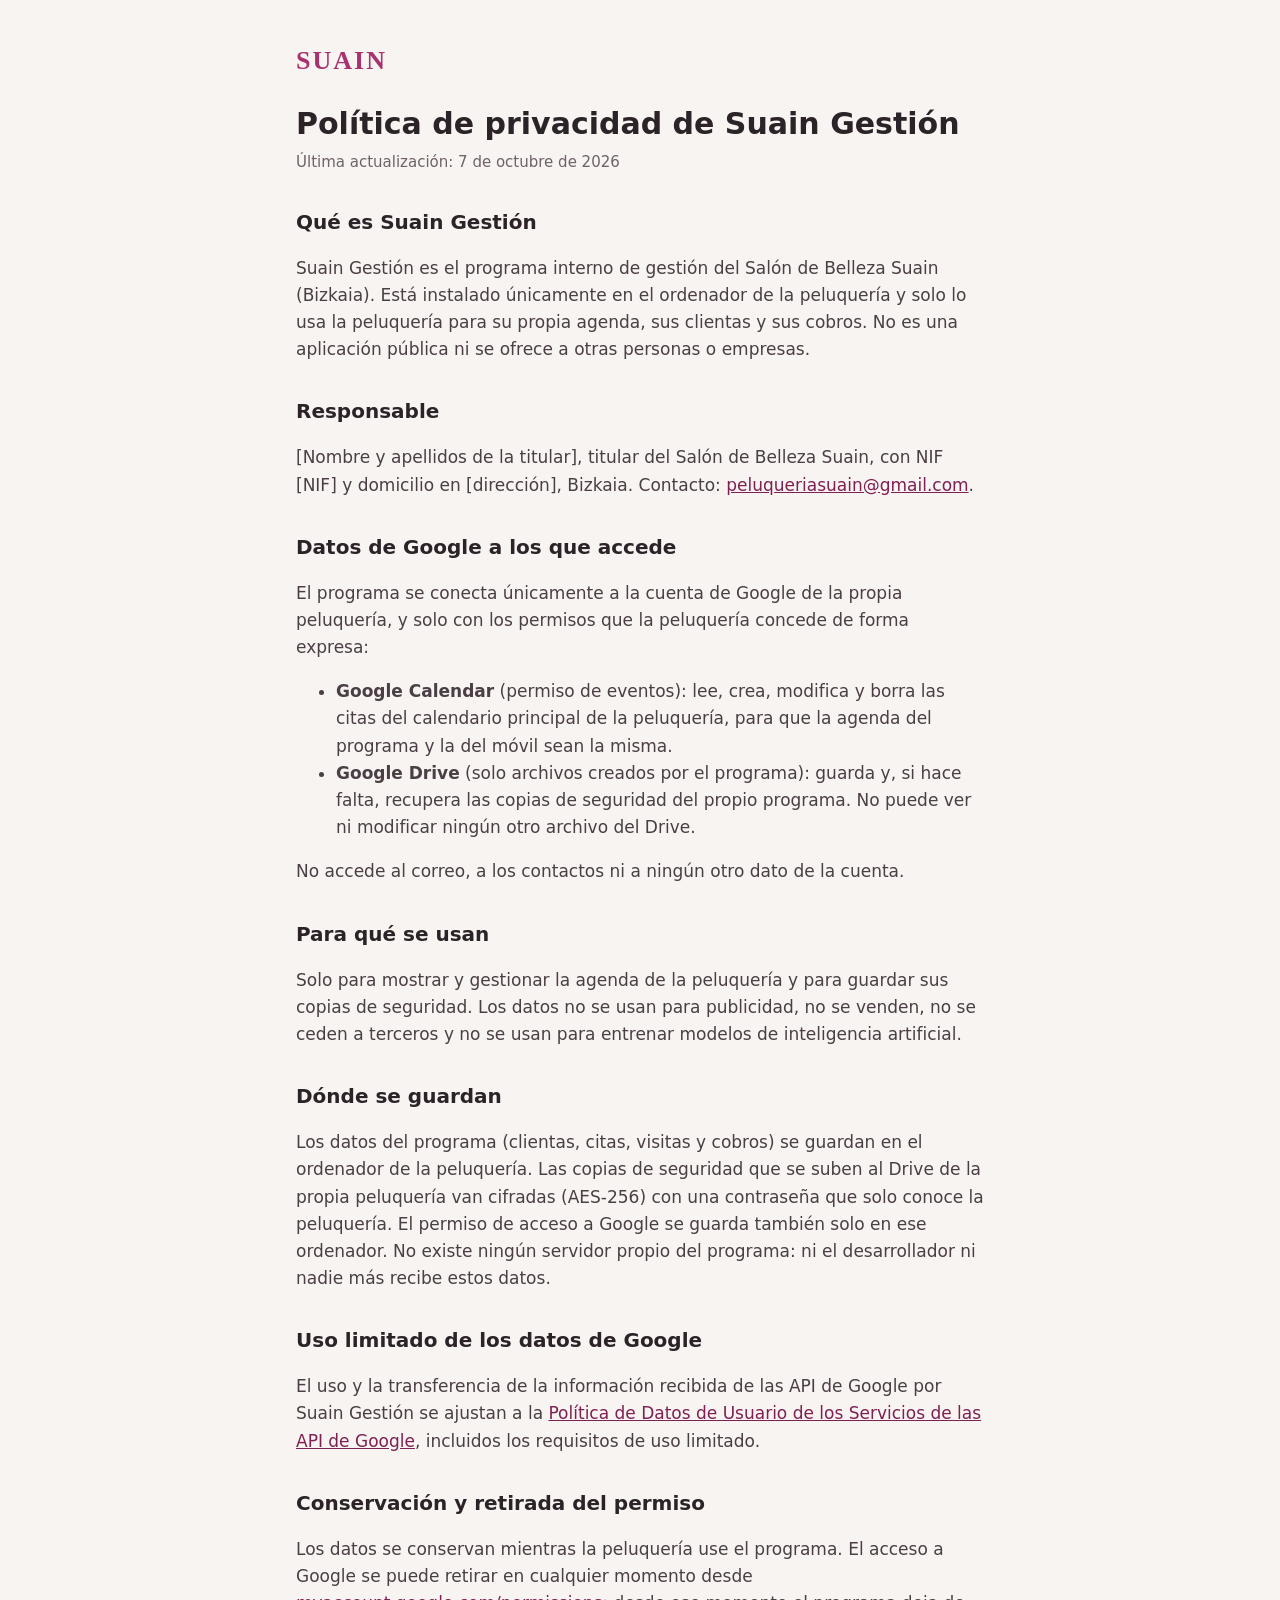
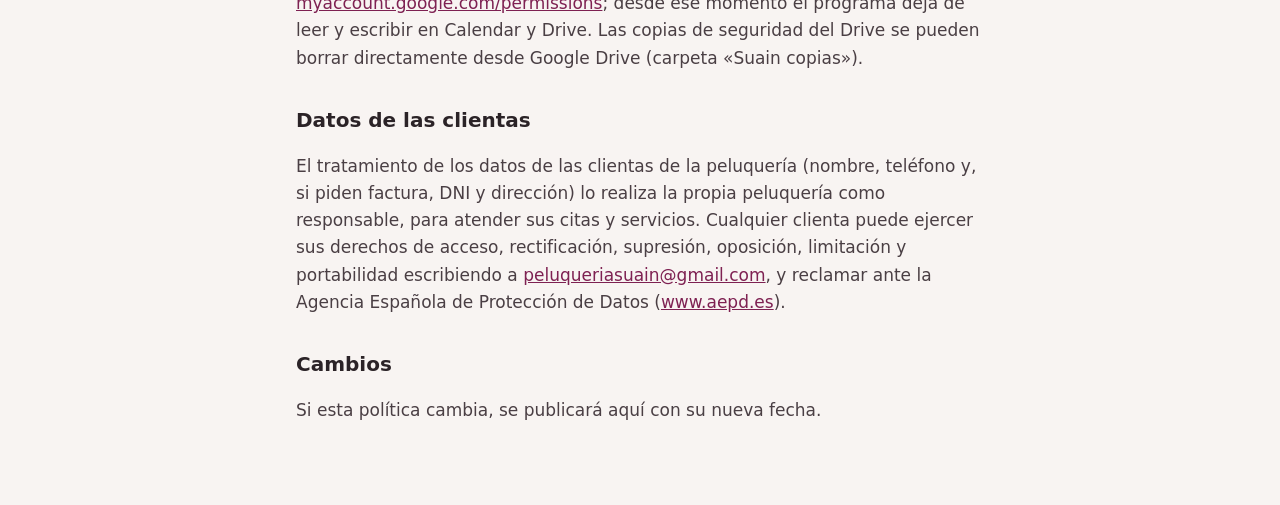
==== privacidad.html @ df221e3a "Add privacy policy page for Suain Gestión" ====
<!doctype html>
<html lang="es">
<head>
<meta charset="utf-8">
<meta name="viewport" content="width=device-width, initial-scale=1">
<title>Suain Gestión · Política de privacidad</title>
<link rel="stylesheet" href="estilo.css">
</head>
<body>
<main>
  <p class="marca"><a href="index.html">SUAIN</a></p>
  <h1>Política de privacidad de Suain Gestión</h1>
  <p class="fecha">Última actualización: 7 de octubre de 2026</p>

  <h2>Qué es Suain Gestión</h2>
  <p>Suain Gestión es el programa interno de gestión del Salón de Belleza Suain (Bizkaia). Está instalado
  únicamente en el ordenador de la peluquería y solo lo usa la peluquería para su propia agenda, sus clientas
  y sus cobros. No es una aplicación pública ni se ofrece a otras personas o empresas.</p>

  <h2>Responsable</h2>
  <p>[Nombre y apellidos de la titular], titular del Salón de Belleza Suain, con NIF [NIF] y domicilio en
  [dirección], Bizkaia. Contacto: <a href="mailto:peluqueriasuain@gmail.com">peluqueriasuain@gmail.com</a>.</p>

  <h2>Datos de Google a los que accede</h2>
  <p>El programa se conecta únicamente a la cuenta de Google de la propia peluquería, y solo con los permisos que
  la peluquería concede de forma expresa:</p>
  <ul>
    <li><strong>Google Calendar</strong> (permiso de eventos): lee, crea, modifica y borra las citas del calendario
    principal de la peluquería, para que la agenda del programa y la del móvil sean la misma.</li>
    <li><strong>Google Drive</strong> (solo archivos creados por el programa): guarda y, si hace falta, recupera las
    copias de seguridad del propio programa. No puede ver ni modificar ningún otro archivo del Drive.</li>
  </ul>
  <p>No accede al correo, a los contactos ni a ningún otro dato de la cuenta.</p>

  <h2>Para qué se usan</h2>
  <p>Solo para mostrar y gestionar la agenda de la peluquería y para guardar sus copias de seguridad.
  Los datos no se usan para publicidad, no se venden, no se ceden a terceros y no se usan para entrenar
  modelos de inteligencia artificial.</p>

  <h2>Dónde se guardan</h2>
  <p>Los datos del programa (clientas, citas, visitas y cobros) se guardan en el ordenador de la peluquería.
  Las copias de seguridad que se suben al Drive de la propia peluquería van cifradas (AES-256) con una
  contraseña que solo conoce la peluquería. El permiso de acceso a Google se guarda también solo en ese
  ordenador. No existe ningún servidor propio del programa: ni el desarrollador ni nadie más recibe estos datos.</p>

  <h2>Uso limitado de los datos de Google</h2>
  <p>El uso y la transferencia de la información recibida de las API de Google por Suain Gestión se ajustan a la
  <a href="https://developers.google.com/terms/api-services-user-data-policy">Política de Datos de Usuario de los
  Servicios de las API de Google</a>, incluidos los requisitos de uso limitado.</p>

  <h2>Conservación y retirada del permiso</h2>
  <p>Los datos se conservan mientras la peluquería use el programa. El acceso a Google se puede retirar en cualquier
  momento desde <a href="https://myaccount.google.com/permissions">myaccount.google.com/permissions</a>; desde ese
  momento el programa deja de leer y escribir en Calendar y Drive. Las copias de seguridad del Drive se pueden borrar
  directamente desde Google Drive (carpeta «Suain copias»).</p>

  <h2>Datos de las clientas</h2>
  <p>El tratamiento de los datos de las clientas de la peluquería (nombre, teléfono y, si piden factura, DNI y
  dirección) lo realiza la propia peluquería como responsable, para atender sus citas y servicios. Cualquier clienta
  puede ejercer sus derechos de acceso, rectificación, supresión, oposición, limitación y portabilidad escribiendo a
  <a href="mailto:peluqueriasuain@gmail.com">peluqueriasuain@gmail.com</a>, y reclamar ante la Agencia Española de
  Protección de Datos (<a href="https://www.aepd.es">www.aepd.es</a>).</p>

  <h2>Cambios</h2>
  <p>Si esta política cambia, se publicará aquí con su nueva fecha.</p>
</main>
</body>
</html>
---- estilo.css ----
:root { --fondo: #F8F4F2; --texto: #2B2327; --texto-2: #4A3F44; --acento: #A8326E; --enlace: #7E2152; }
* { box-sizing: border-box; }
body { margin: 0; background: var(--fondo); color: var(--texto); font-family: "Segoe UI", system-ui, sans-serif; font-size: 17px; line-height: 1.6; }
main { max-width: 720px; margin: 0 auto; padding: 40px 16px 64px; }
.marca { font-family: Georgia, serif; font-weight: 700; font-size: 26px; letter-spacing: 2px; margin: 0 0 24px; }
.marca, .marca a { color: var(--acento); text-decoration: none; }
h1 { font-size: 30px; line-height: 1.2; margin: 0 0 8px; }
h2 { font-size: 20px; margin: 32px 0 8px; }
p, li { color: var(--texto-2); }
a { color: var(--enlace); }
.fecha { font-size: 15px; color: #6E6268; margin-top: 0; }
.enlaces { padding-left: 20px; }
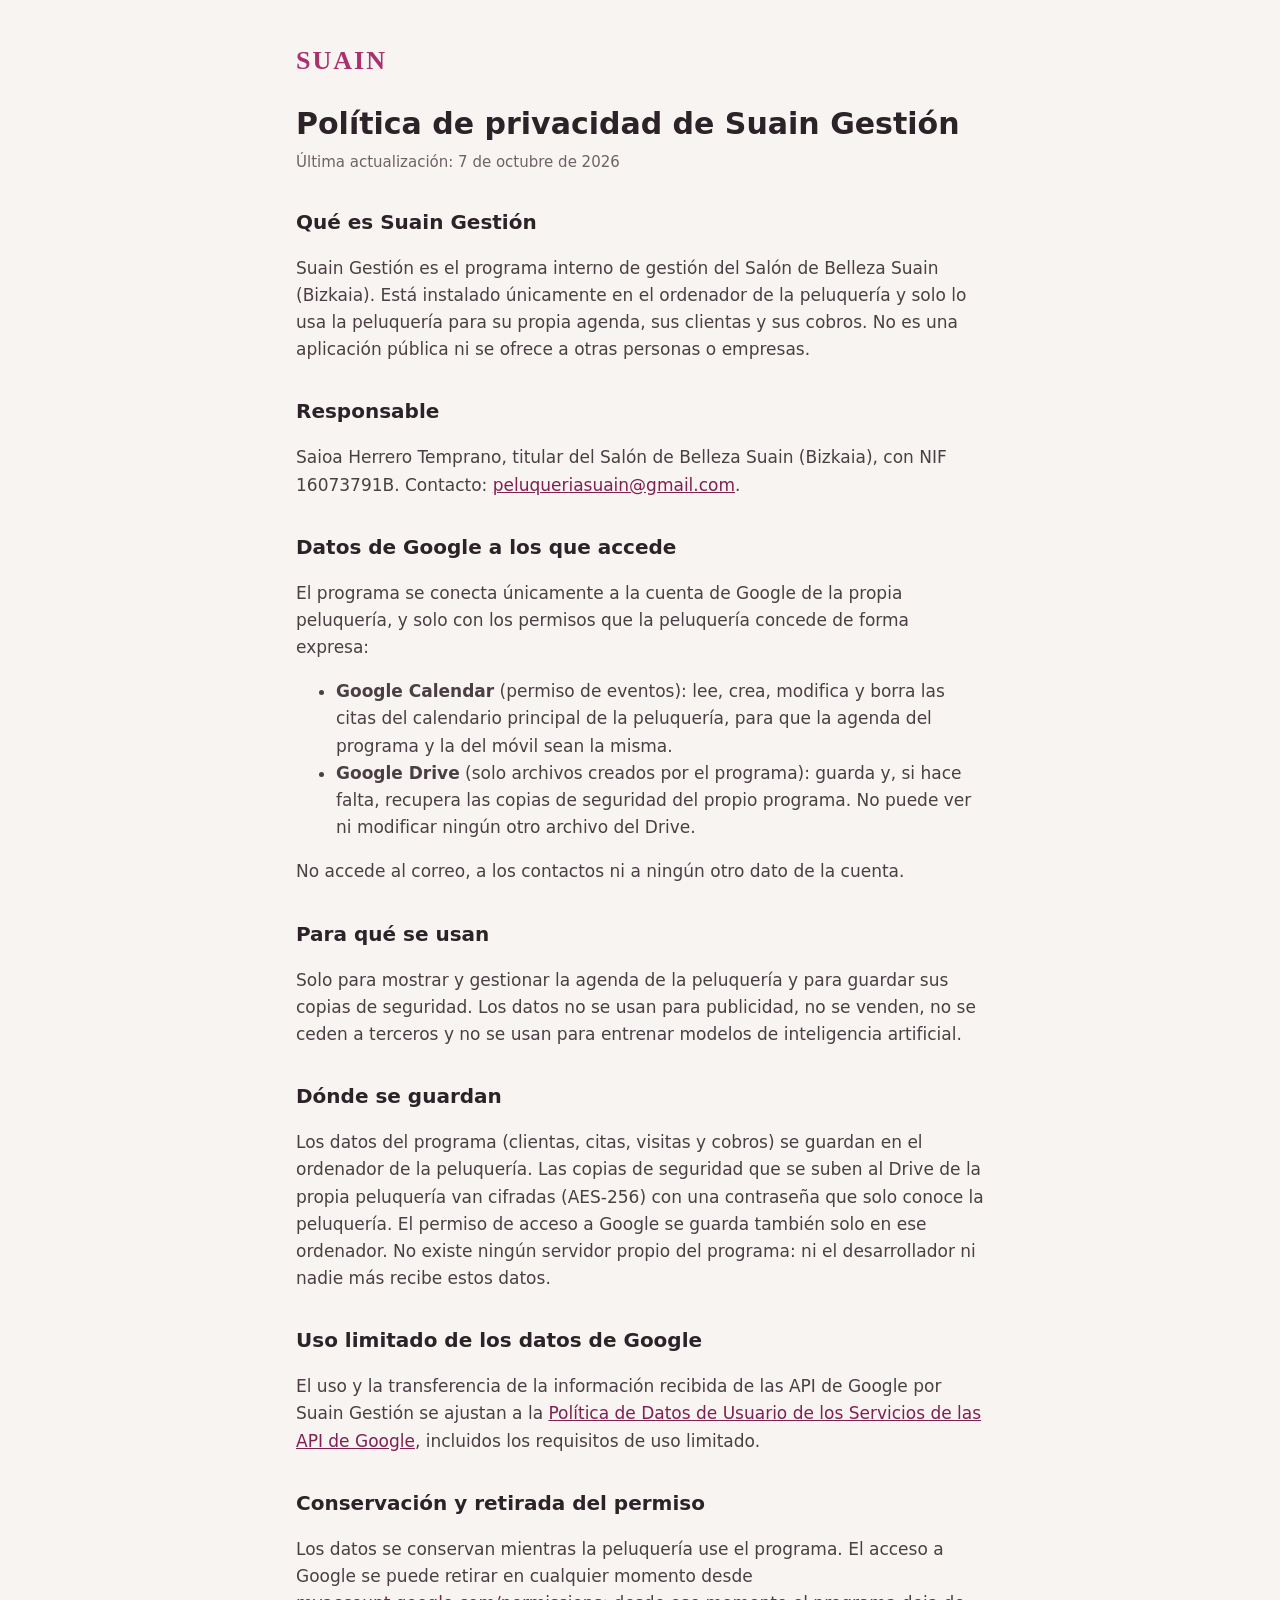
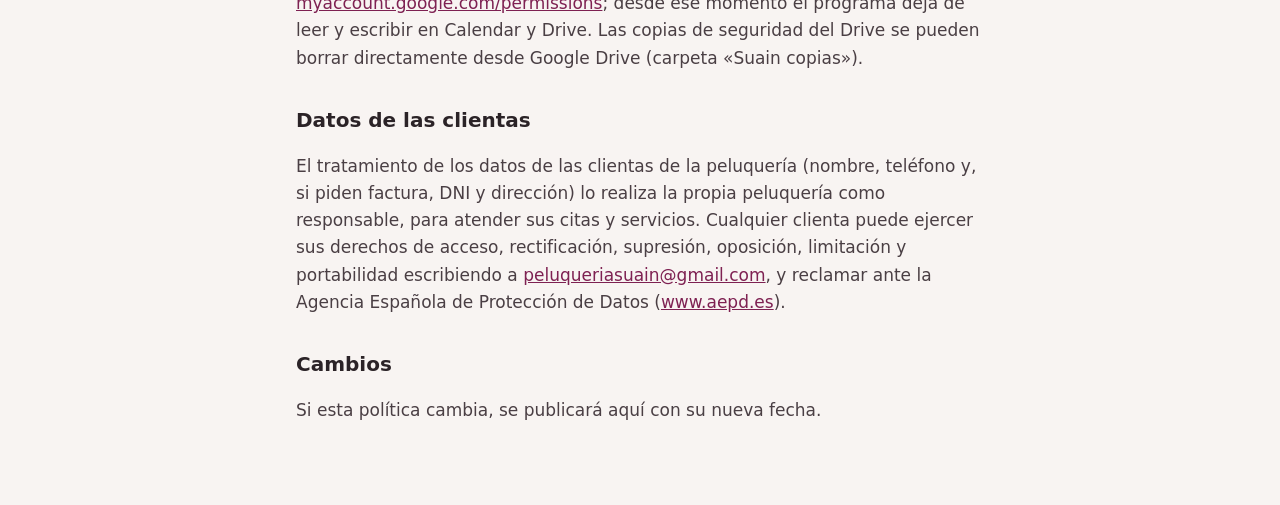
==== commit c7ff0901: "Add files via upload" ====
--- a/privacidad.html
+++ b/privacidad.html
@@ -18,8 +18,8 @@
   y sus cobros. No es una aplicación pública ni se ofrece a otras personas o empresas.</p>
 
   <h2>Responsable</h2>
-  <p>[Nombre y apellidos de la titular], titular del Salón de Belleza Suain, con NIF [NIF] y domicilio en
-  [dirección], Bizkaia. Contacto: <a href="mailto:peluqueriasuain@gmail.com">peluqueriasuain@gmail.com</a>.</p>
+  <p>Saioa Herrero Temprano, titular del Salón de Belleza Suain (Bizkaia), con NIF 16073791B.
+  Contacto: <a href="mailto:peluqueriasuain@gmail.com">peluqueriasuain@gmail.com</a>.</p>
 
   <h2>Datos de Google a los que accede</h2>
   <p>El programa se conecta únicamente a la cuenta de Google de la propia peluquería, y solo con los permisos que
